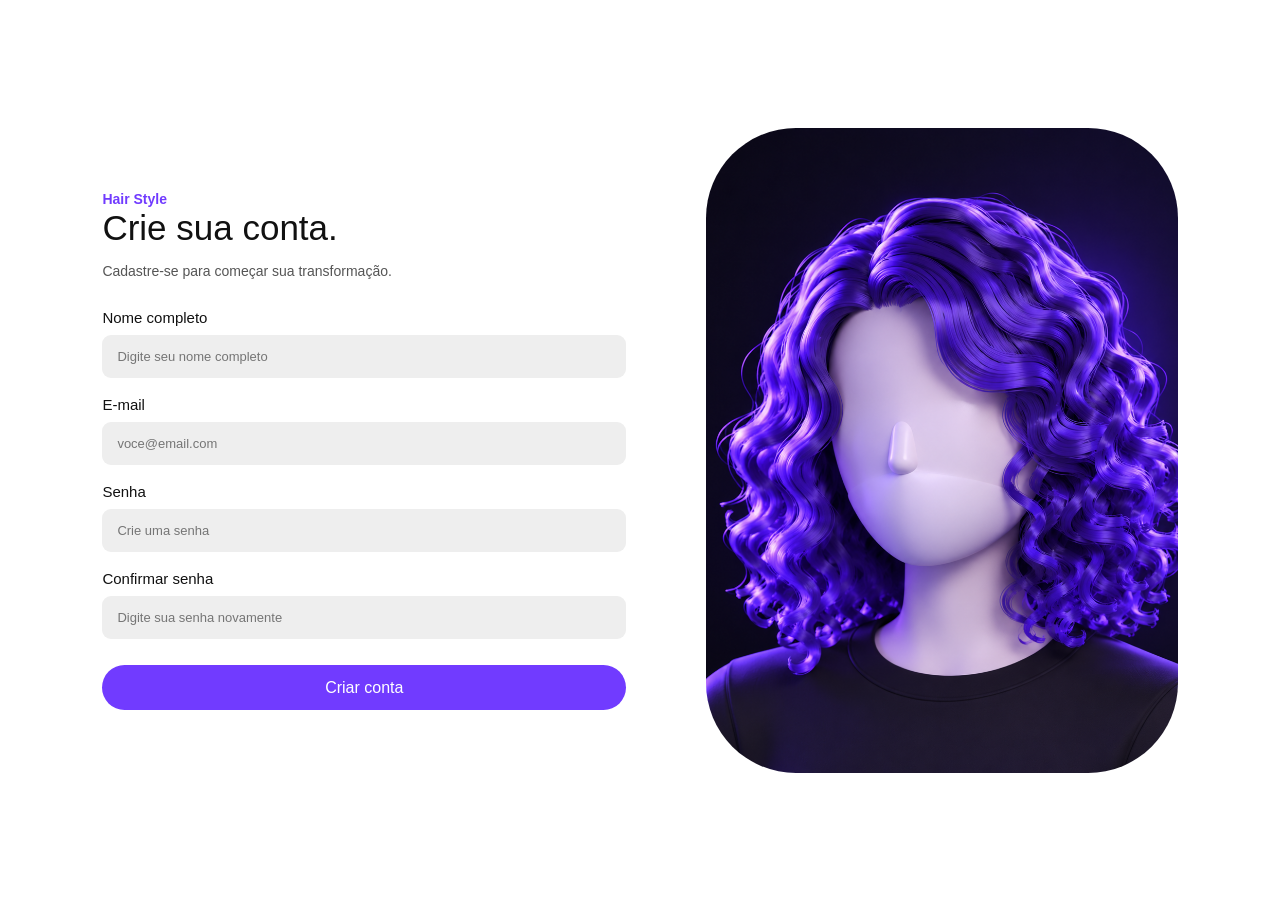
==== cadastro.html @ b8212317 "tarefa concluida" ====
<!DOCTYPE html>
<html lang="pt-br">
<head>
    <meta charset="UTF-8">
    <meta name="viewport" content="width=device-width, initial-scale=1.0">
    <title>Cadastro</title>
    <link rel="stylesheet" href="login.css">
</head>
<body>
    <main class="container">

        <section class="cadastro">

            <div class="titulo">
                <span>Hair Style</span>
                <h1>Crie sua conta.</h1>
                <p>Cadastre-se para começar sua transformação.</p>
            </div>

            <form action="cadastro.php" method="POST">

                <div class="campo">
                    <label for="nome">Nome completo</label>
                    <input type="text" id="nome" name="nome"
                    placeholder="Digite seu nome completo" required>
                </div>

                <div class="campo">
                    <label for="email">E-mail</label>
                    <input type="email" id="email" name="email"
                    placeholder="voce@email.com" required>
                </div>

                <div class="campo">
                    <label for="senha">Senha</label>
                    <input type="password" id="senha" name="senha"
                    placeholder="Crie uma senha" required>
                </div>

                <div class="campo">
                    <label for="confirmar_senha">Confirmar senha</label>
                    <input type="password" id="confirmar_senha"
                    name="confirmar_senha"
                    placeholder="Digite sua senha novamente" required>
                </div>

                <button type="submit" class="botao">
                    Criar conta
                </button>

            </form>


        </section>

        <section class="imagem">
            <img src="./img/foto1.png" alt="Modelo Hair Style">
        </section>

    </main>

</body>
</html>
---- login.css ----
* {
    padding: 0;
    margin: 0;
    box-sizing: border-box;
}

  
  .login {
    width: 52%;
    min-height: 100vh;
    background: #FFFFFF;
    display: flex;
    flex-direction: column;
    justify-content: center;
    padding: 40px 8%;
  }
  
  .login b {
    font-family: 'Inter', sans-serif;
    font-size: 28px;
    font-weight: 500;
    color: #000000;
    margin-bottom: 18px;
  }
  
  .subtitulo {
    font-family: 'Roboto Mono', monospace;
    font-size: 15px;
    color: #555555;
    margin-bottom: 38px;
  }
  
  .card-login {
    display: flex;
    flex-direction: column;
    gap: 10px;
    margin-bottom: 26px;
  }
  
  .card-login label {
    font-family: 'Inter', sans-serif;
    font-size: 16px;
    color: #111111;
  }
  
  .card-login input {
    width: 100%;
    height: 40px;
    padding: 0 15px;
    background: #EEEEEE;
    border: none;
    border-radius: 9px;
    font-family: 'Inter', sans-serif;
    font-size: 13px;
    outline: none;
    box-shadow: none;
  }
  
  .card-login input:focus {
    outline: none;
    border: none;
    box-shadow: none;
  }
  
  .btn-login {
    width: 100%;
    height: 47px;
    margin-top: 16px;
    border: none;
    border-radius: 30px;
    background: #713CFF;
    color: #FFFFFF;
    font-family: 'Inter', sans-serif;
    font-size: 18px;
    cursor: pointer;
   
  }
  
  .btn-login:hover {
    background: #5B21B6;
  }
    
.foto1 {
  width: 700px;
  margin-left: 900px;
  margin-top: -400px;
  border-radius: 100px;
}
.login span {
  color: #5B21B6;
}
.login2 {
  color: #FFFFFF;
  text-decoration: none;
}

.erro {
  border: 2px solid red !important;
  background-color: #ffe6e6 !important;
  outline: none;
}



#mensagemErro {
  color: red;
  font-size: 14px;
  margin: 10px 0;
}

.card-login input.erro,
.card-login input.erro:focus {
  border: 2px solid red !important;
  background-color: #ffe6e6 !important;
  outline: none !important;
  box-shadow: none !important;
}

.cadastro-link {
  text-align: center;
  margin-top: 25px;
}

.cadastro-link p {
  font-size: 14px;
  color: #555;
  margin-bottom: 12px;
}

.botao-cadastro {
  display: block;
  width: 100%;
  padding: 12px;
  border: 2px solid #713BFF;
  border-radius: 30px;
  color: #713BFF;
  text-decoration: none;
  font-size: 16px;
  text-align: center;
  transition: 0.3s;
}

.botao-cadastro:hover {
  background-color: #713BFF;
  color: white;
}

* {
  margin: 0;
  padding: 0;
  box-sizing: border-box;
  outline: 0;
}

body {
  font-family: 'Roboto', sans-serif;
  background-color: #ffffff;
}

.container {
  min-height: 100vh;
  display: flex;
  align-items: center;
  justify-content: space-around;
  padding: 50px 8%;
  gap: 80px;
}

.cadastro {
  width: 50%;
  max-width: 650px;
}

.titulo span {
  color: #713BFF;
  font-size: 14px;
  font-weight: bold;
}

.titulo h1 {
  font-size: 35px;
  font-weight: 500;
  margin-bottom: 15px;
  color: #111111;
}

.titulo p {
  font-size: 14px;
  color: #555555;
  margin-bottom: 30px;
}

.campo {
  display: flex;
  flex-direction: column;
  margin-bottom: 18px;
}

.campo label {
  font-size: 15px;
  margin-bottom: 9px;
  color: #111111;
}

.campo input {
  width: 100%;
  height: 43px;
  padding: 12px 15px;
  border: none;
  border-radius: 9px;
  background-color: #eeeeee;
  font-size: 13px;
  transition: 0.3s;
}

.campo input:focus {
  border: 1px solid #713BFF;
  background-color: #ffffff;
}

.botao {
  width: 100%;
  height: 45px;
  margin-top: 8px;
  border: none;
  border-radius: 30px;
  background-color: #713BFF;
  color: white;
  font-size: 16px;
  cursor: pointer;
  transition: 0.3s;
}

.botao:hover {
  background-color: #5724db;
}

.login-link {
  text-align: center;
  margin-top: 22px;
}

.login-link p {
  font-size: 14px;
  color: #555555;
  margin-bottom: 8px;
}

.login-link a {
  color: #713BFF;
  font-size: 14px;
  text-decoration: none;
  font-weight: bold;
}

.login-link a:hover {
  text-decoration: underline;
}

.imagem {
  width: 45%;
  display: flex;
  justify-content: center;
}

.imagem img {
  width: 100%;
  max-width: 650px;
  height: 645px;
  object-fit: cover;
  border-radius: 90px;
}
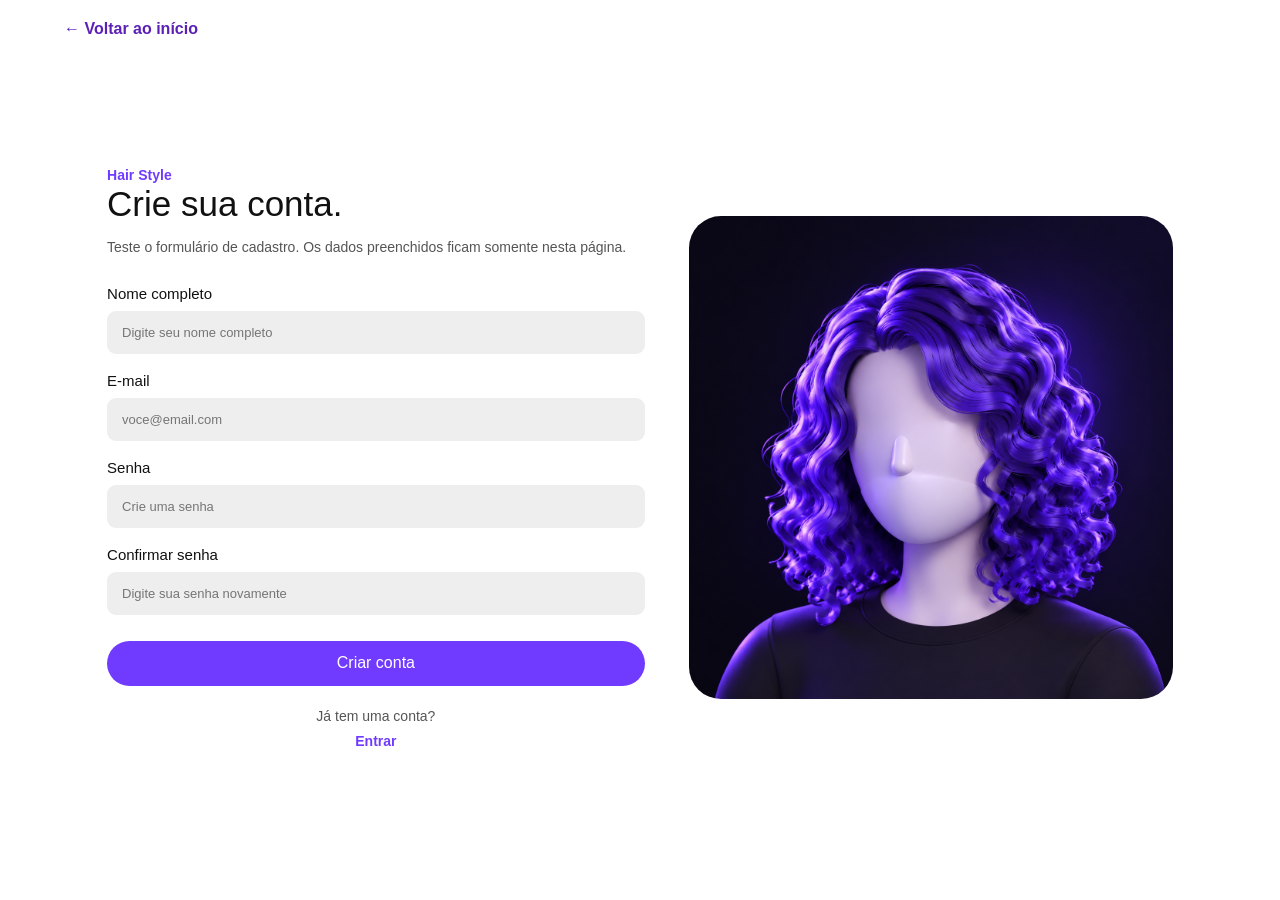
==== commit 73751518: "Integra e corrige as páginas do Hairstyle para teste no Live Server" ====
--- a/cadastro.html
+++ b/cadastro.html
@@ -1,63 +1,97 @@
-<!DOCTYPE html>
+<!doctype html>
 <html lang="pt-br">
-<head>
-    <meta charset="UTF-8">
-    <meta name="viewport" content="width=device-width, initial-scale=1.0">
-    <title>Cadastro</title>
-    <link rel="stylesheet" href="login.css">
-</head>
-<body>
-    <main class="container">
-
-        <section class="cadastro">
-
-            <div class="titulo">
-                <span>Hair Style</span>
-                <h1>Crie sua conta.</h1>
-                <p>Cadastre-se para começar sua transformação.</p>
-            </div>
-
-            <form action="cadastro.php" method="POST">
-
-                <div class="campo">
-                    <label for="nome">Nome completo</label>
-                    <input type="text" id="nome" name="nome"
-                    placeholder="Digite seu nome completo" required>
+    <head>
+        <meta charset="UTF-8" />
+        <meta name="viewport" content="width=device-width, initial-scale=1.0" />
+        <title>Cadastro | Hairstyle</title>
+        <link rel="stylesheet" href="login.css" />
+        <link rel="stylesheet" href="global.css" />
+    </head>
+    <body class="pagina-auth">
+        <a href="index.html" class="voltar-inicio">← Voltar ao início</a>
+        <main class="container">
+            <section class="cadastro">
+                <div class="titulo">
+                    <span>Hair Style</span>
+                    <h1>Crie sua conta.</h1>
+                    <p>
+                        Teste o formulário de cadastro. Os dados preenchidos ficam somente nesta página.
+                    </p>
                 </div>
 
-                <div class="campo">
-                    <label for="email">E-mail</label>
-                    <input type="email" id="email" name="email"
-                    placeholder="voce@email.com" required>
+                <form action="cadastro.php" method="POST" data-demo>
+                    <div class="campo">
+                        <label for="nome">Nome completo</label>
+                        <input
+                            type="text"
+                            id="nome"
+                            name="nome"
+                            placeholder="Digite seu nome completo"
+                            autocomplete="name"
+                            required
+                            aria-describedby="erro-nome"
+                        />
+                        <small class="erro-campo" id="erro-nome"></small>
+                    </div>
+
+                    <div class="campo">
+                        <label for="email">E-mail</label>
+                        <input
+                            type="email"
+                            id="email"
+                            name="email"
+                            placeholder="voce@email.com"
+                            autocomplete="email"
+                            required
+                            aria-describedby="erro-email"
+                        />
+                        <small class="erro-campo" id="erro-email"></small>
+                    </div>
+
+                    <div class="campo">
+                        <label for="senha">Senha</label>
+                        <input
+                            type="password"
+                            id="senha"
+                            name="senha"
+                            placeholder="Crie uma senha"
+                            autocomplete="new-password"
+                            required
+                            aria-describedby="erro-senha"
+                        />
+                        <small class="erro-campo" id="erro-senha"></small>
+                    </div>
+
+                    <div class="campo">
+                        <label for="confirmar_senha">Confirmar senha</label>
+                        <input
+                            type="password"
+                            id="confirmar_senha"
+                            name="confirmar_senha"
+                            placeholder="Digite sua senha novamente"
+                            autocomplete="new-password"
+                            required
+                            aria-describedby="erro-confirmar_senha"
+                        />
+                        <small class="erro-campo" id="erro-confirmar_senha"></small>
+                    </div>
+
+                    <noscript><p>Ative o JavaScript para testar o formulário.</p></noscript>
+                    <button type="submit" disabled class="botao">Criar conta</button>
+
+                    <p id="mensagem-formulario" role="status"></p>
+                </form>
+                <div class="login-link">
+                    <p>Já tem uma conta?</p>
+                    <a href="login.html">Entrar</a>
                 </div>
+            </section>
 
-                <div class="campo">
-                    <label for="senha">Senha</label>
-                    <input type="password" id="senha" name="senha"
-                    placeholder="Crie uma senha" required>
-                </div>
+            <section class="imagem">
+                <img src="./img/foto1.png" alt="Modelo Hair Style" />
+            </section>
+        </main>
 
-                <div class="campo">
-                    <label for="confirmar_senha">Confirmar senha</label>
-                    <input type="password" id="confirmar_senha"
-                    name="confirmar_senha"
-                    placeholder="Digite sua senha novamente" required>
-                </div>
-
-                <button type="submit" class="botao">
-                    Criar conta
-                </button>
-
-            </form>
-
-
-        </section>
-
-        <section class="imagem">
-            <img src="./img/foto1.png" alt="Modelo Hair Style">
-        </section>
-
-    </main>
-
-</body>
-</html>+        <script src="auth.js" defer></script>
+    </body>
+</html>
--- a/login.css
+++ b/login.css
@@ -1,11 +1,10 @@
-
 * {
     padding: 0;
     margin: 0;
     box-sizing: border-box;
 }
 
-  
+
   .login {
     width: 52%;
     min-height: 100vh;
@@ -15,35 +14,35 @@
     justify-content: center;
     padding: 40px 8%;
   }
-  
-  .login b {
+
+  .login h1 {
     font-family: 'Inter', sans-serif;
     font-size: 28px;
     font-weight: 500;
     color: #000000;
     margin-bottom: 18px;
   }
-  
+
   .subtitulo {
     font-family: 'Roboto Mono', monospace;
     font-size: 15px;
     color: #555555;
     margin-bottom: 38px;
   }
-  
+
   .card-login {
     display: flex;
     flex-direction: column;
     gap: 10px;
     margin-bottom: 26px;
   }
-  
+
   .card-login label {
     font-family: 'Inter', sans-serif;
     font-size: 16px;
     color: #111111;
   }
-  
+
   .card-login input {
     width: 100%;
     height: 40px;
@@ -56,13 +55,13 @@
     outline: none;
     box-shadow: none;
   }
-  
+
   .card-login input:focus {
     outline: none;
     border: none;
     box-shadow: none;
   }
-  
+
   .btn-login {
     width: 100%;
     height: 47px;
@@ -74,49 +73,16 @@
     font-family: 'Inter', sans-serif;
     font-size: 18px;
     cursor: pointer;
-   
-  }
-  
+
+  }
+
   .btn-login:hover {
     background: #5B21B6;
   }
-    
-.foto1 {
-  width: 700px;
-  margin-left: 900px;
-  margin-top: -400px;
-  border-radius: 100px;
-}
+
 .login span {
   color: #5B21B6;
 }
-.login2 {
-  color: #FFFFFF;
-  text-decoration: none;
-}
-
-.erro {
-  border: 2px solid red !important;
-  background-color: #ffe6e6 !important;
-  outline: none;
-}
-
-
-
-#mensagemErro {
-  color: red;
-  font-size: 14px;
-  margin: 10px 0;
-}
-
-.card-login input.erro,
-.card-login input.erro:focus {
-  border: 2px solid red !important;
-  background-color: #ffe6e6 !important;
-  outline: none !important;
-  box-shadow: none !important;
-}
-
 .cadastro-link {
   text-align: center;
   margin-top: 25px;
@@ -271,5 +237,3 @@
   object-fit: cover;
   border-radius: 90px;
 }
-
-
--- a/global.css
+++ b/global.css
@@ -0,0 +1,352 @@
+/* Identidade e ajustes comuns. Os estilos originais foram preservados. */
+* {
+    box-sizing: border-box;
+}
+img {
+    max-width: 100%;
+}
+a:focus-visible,
+button:focus-visible,
+input:focus-visible {
+    outline: 3px solid #9a73ff !important;
+    outline-offset: 3px;
+}
+.site-header {
+    width: 100%;
+    min-height: 68px;
+    height: auto;
+    padding: 14px 5%;
+    display: flex;
+    align-items: center;
+    justify-content: space-between;
+    gap: 22px;
+    flex-wrap: wrap;
+    background: #fff;
+    color: #151515;
+    border-bottom: 1px solid #eee;
+}
+.site-logo {
+    font:
+        bold 22px Arial,
+        sans-serif;
+    color: #151515;
+    text-decoration: none;
+    white-space: nowrap;
+}
+.site-logo span {
+    color: #703cff;
+}
+.site-nav {
+    display: flex;
+    flex-wrap: wrap;
+    align-items: center;
+    gap: 8px 19px;
+    margin: 0;
+}
+.site-nav a {
+    color: #444;
+    font:
+        14px Arial,
+        sans-serif;
+    text-decoration: none;
+    white-space: nowrap;
+}
+.site-nav a:hover,
+.site-nav a[aria-current='page'] {
+    color: #5b21b6;
+    text-decoration: underline;
+    text-underline-offset: 5px;
+}
+.site-cta {
+    display: inline-block;
+    background: #703cff;
+    color: white;
+    padding: 12px 18px;
+    border-radius: 25px;
+    font:
+        bold 14px Arial,
+        sans-serif;
+    text-decoration: none;
+    white-space: nowrap;
+}
+.site-cta:hover {
+    background: #5724db;
+    color: white;
+}
+.acao-centro {
+    text-align: center;
+    margin: 30px 0;
+}
+/* Início */
+.pagina-index main {
+    padding: clamp(32px, 6vw, 90px) 5%;
+    min-height: calc(100vh - 68px);
+}
+.pagina-index .conteudo {
+    max-width: 1450px;
+    margin: auto;
+    display: grid;
+    grid-template-columns: minmax(0, 1fr) minmax(0, 1fr);
+    gap: 20px 5%;
+    align-items: center;
+}
+.pagina-index .conteudo h1,
+.pagina-index .conteudo p,
+.pagina-index .botoes,
+.pagina-index .estatisticas {
+    grid-column: 1;
+    margin: 0;
+}
+.pagina-index .conteudo h1 {
+    font-size: clamp(35px, 5vw, 65px);
+}
+.pagina-index .conteudo h1 span {
+    color: #a78bfa;
+}
+.pagina-index .conteudo p {
+    line-height: 1.7;
+}
+.pagina-index .imagem {
+    position: static;
+    width: 100%;
+    grid-column: 2;
+    grid-row: 1 / 5;
+}
+.pagina-index .botoes,
+.pagina-index .estatisticas {
+    flex-wrap: wrap;
+}
+.pagina-index .estatisticas span {
+    white-space: normal;
+}
+/* Estilos */
+.pagina-estilos .categoria {
+    border: 0;
+    text-align: left;
+    cursor: pointer;
+    font: inherit;
+}
+.pagina-estilos .categoria strong {
+    display: block;
+    font-size: 20px;
+    font-weight: 400;
+    margin-top: 5px;
+}
+.pagina-estilos .categoria small {
+    font-size: clamp(15px, 2vw, 26px);
+}
+.pagina-estilos .categoria.selecionado {
+    box-shadow: inset 0 0 0 3px #a78bfa;
+}
+.pagina-estilos .filtros button.selecionado {
+    background: #703cff;
+    color: #fff;
+}
+.pagina-estilos .estilos {
+    grid-template-columns: repeat(auto-fit, minmax(150px, 1fr));
+}
+.pagina-estilos .estilo {
+    cursor: default;
+}
+.pagina-estilos .estilo h4 {
+    font-size: 15px;
+}
+.pagina-estilos .estilo p {
+    font-size: 13px;
+}
+#status-estilos {
+    margin-bottom: 12px;
+    color: #555;
+    font-size: 14px;
+}
+/* Sobre */
+.pagina-sobre .card {
+    margin-top: 0;
+}
+/* Login e cadastro */
+.pagina-auth {
+    position: relative;
+    min-height: 100vh;
+}
+.voltar-inicio {
+    display: inline-block;
+    position: absolute;
+    top: 20px;
+    left: 5%;
+    color: #5b21b6;
+    text-decoration: none;
+    z-index: 2;
+    font-weight: bold;
+}
+.pagina-auth .login {
+    padding-top: 65px;
+}
+.login-imagem {
+    position: absolute;
+    inset: 0 0 0 52%;
+    display: flex;
+    align-items: center;
+    justify-content: center;
+    padding: 25px;
+}
+.login-imagem img {
+    width: 100%;
+    max-height: 85vh;
+    object-fit: contain;
+    border-radius: 32px;
+}
+.pagina-auth .container {
+    padding-top: 65px;
+    gap: 35px;
+}
+.pagina-auth .imagem img {
+    height: auto;
+    max-height: 80vh;
+    border-radius: 32px;
+}
+#mensagem-formulario {
+    color: #42306a;
+    font-size: 14px;
+    line-height: 1.5;
+}
+.erro-campo {
+    color: #a42030;
+    font-size: 13px;
+}
+.erro-campo:empty {
+    display: none;
+}
+.pagina-auth input[aria-invalid='true'] {
+    border: 2px solid #ac2431;
+    background: #fff0f0;
+}
+.pagina-auth button:disabled {
+    opacity: 0.6;
+    cursor: default;
+}
+.site-header .site-menu {
+    background: #f2edff;
+    color: #50279d;
+    padding: 10px 16px;
+    border: 0;
+    border-radius: 24px;
+    font:
+        bold 14px Arial,
+        sans-serif;
+    cursor: pointer;
+}
+/* FAQ */
+.pagina-fac {
+    background-color: #f5f0ff;
+    padding: 0;
+}
+.pagina-fac main {
+    min-height: 0;
+    max-width: 1200px;
+    margin: 25px auto;
+    padding: 0 16px;
+}
+.pagina-fac .perguntas,
+.pagina-fac .respostas {
+    width: 50%;
+    min-width: 0;
+    padding: clamp(18px, 4vw, 40px);
+}
+.pagina-fac .chat {
+    height: auto;
+    min-height: 240px;
+    width: 100%;
+    padding: 12px;
+}
+.pagina-fac #resposta {
+    margin: 12px 0;
+}
+@media (max-width: 850px) {
+    .site-header {
+        gap: 12px;
+    }
+    .site-header .site-menu {
+        order: 2;
+    }
+    .site-header .site-cta {
+        margin-left: auto;
+    }
+    .site-nav {
+        order: 3;
+        width: 100%;
+        flex-direction: column;
+        align-items: stretch;
+    }
+    .site-nav a {
+        padding: 10px;
+    }
+    .site-menu:not([hidden]) + .site-nav {
+        display: none;
+    }
+    .site-header.menu-aberto .site-nav {
+        display: flex;
+    }
+    .pagina-index .conteudo {
+        display: flex;
+        flex-direction: column;
+        align-items: flex-start;
+    }
+    .pagina-estilos .footer-conteudo {
+        grid-template-columns: 1fr;
+    }
+}
+@media (max-width: 760px) {
+    .pagina-sobre .cards {
+        grid-template-columns: 1fr;
+        margin-top: 35px;
+    }
+    .pagina-sobre .sobre-imagem {
+        padding: 12px;
+    }
+    .pagina-sobre .sobre-titulo {
+        letter-spacing: -1px;
+    }
+    .pagina-auth .login {
+        width: 100%;
+        min-height: auto;
+        padding: 80px 7% 35px;
+    }
+    .login-imagem {
+        position: static;
+        padding: 20px;
+    }
+    .login-imagem img {
+        max-height: 400px;
+    }
+    .pagina-auth .container {
+        flex-direction: column;
+        padding: 80px 7% 30px;
+    }
+    .pagina-auth .cadastro,
+    .pagina-auth .imagem {
+        width: 100%;
+    }
+    .pagina-auth .imagem img {
+        max-height: 400px;
+    }
+    .pagina-fac main {
+        flex-direction: column;
+    }
+    .pagina-fac .perguntas,
+    .pagina-fac .respostas {
+        width: 100%;
+    }
+}
+@media (max-width: 380px) {
+    .pagina-estilos .estilos,
+    .pagina-problema .cards-problema,
+    .pagina-problema .galeria {
+        grid-template-columns: 1fr;
+    }
+    .pagina-estilos .novidades form {
+        flex-wrap: wrap;
+    }
+    .pagina-estilos .novidades button {
+        padding: 10px 20px;
+    }
+}
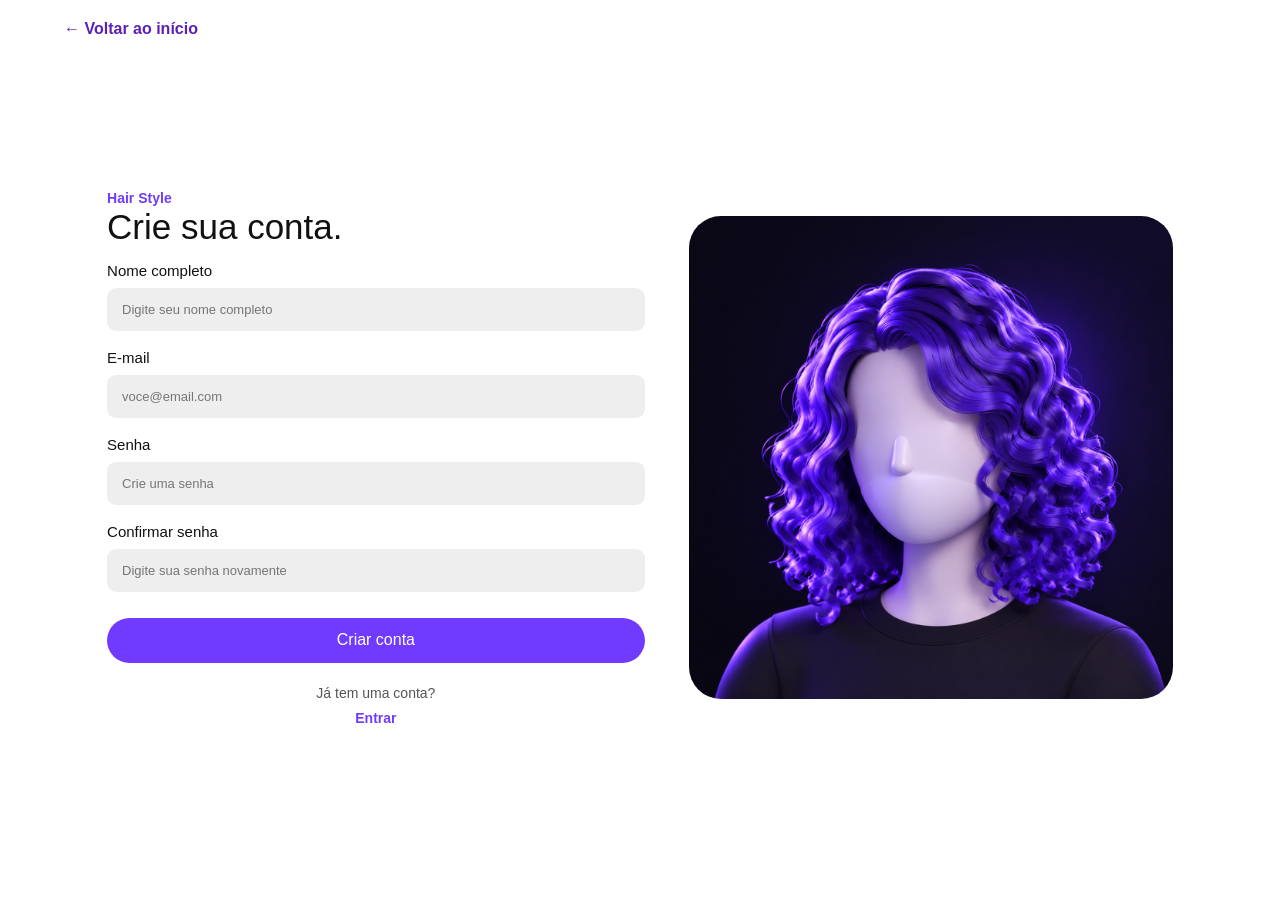
==== commit 979c94ac: "Ativa formulários reais do Hairstyle em cadastro.html" ====
--- a/cadastro.html
+++ b/cadastro.html
@@ -14,12 +14,12 @@
                 <div class="titulo">
                     <span>Hair Style</span>
                     <h1>Crie sua conta.</h1>
-                    <p>
-                        Teste o formulário de cadastro. Os dados preenchidos ficam somente nesta página.
+                    <p data-aviso-demo>
+                        Crie uma conta para acessar sua área de usuário.
                     </p>
                 </div>
 
-                <form action="cadastro.php" method="POST" data-demo>
+                <form action="cadastro.php" method="POST">
                     <div class="campo">
                         <label for="nome">Nome completo</label>
                         <input
@@ -28,6 +28,7 @@
                             name="nome"
                             placeholder="Digite seu nome completo"
                             autocomplete="name"
+                            maxlength="100"
                             required
                             aria-describedby="erro-nome"
                         />
@@ -38,6 +39,7 @@
                         <label for="email">E-mail</label>
                         <input
                             type="email"
+                            maxlength="254"
                             id="email"
                             name="email"
                             placeholder="voce@email.com"
@@ -52,6 +54,8 @@
                         <label for="senha">Senha</label>
                         <input
                             type="password"
+                            minlength="8"
+                            maxlength="72"
                             id="senha"
                             name="senha"
                             placeholder="Crie uma senha"
@@ -66,6 +70,8 @@
                         <label for="confirmar_senha">Confirmar senha</label>
                         <input
                             type="password"
+                            minlength="8"
+                            maxlength="72"
                             id="confirmar_senha"
                             name="confirmar_senha"
                             placeholder="Digite sua senha novamente"
@@ -76,7 +82,7 @@
                         <small class="erro-campo" id="erro-confirmar_senha"></small>
                     </div>
 
-                    <noscript><p>Ative o JavaScript para testar o formulário.</p></noscript>
+                    <noscript><p>Ative o JavaScript para validar e enviar o formulário.</p></noscript>
                     <button type="submit" disabled class="botao">Criar conta</button>
 
                     <p id="mensagem-formulario" role="status"></p>
--- a/global.css
+++ b/global.css
@@ -350,3 +350,491 @@
         padding: 10px 20px;
     }
 }
+
+/* ======================================================
+   RESPONSIVIDADE — ajustes compartilhados do HairStyle
+   1024px: tablet | 850px: menu móvel | 600px: celular
+   ====================================================== */
+
+.site-header > *,
+.pagina-index .conteudo > *,
+.pagina-estilos .categoria > *,
+.pagina-estilos .footer-conteudo > *,
+.pagina-problema .card,
+.pagina-problema .estilo,
+.pagina-sobre .card,
+.pagina-auth .cadastro,
+.pagina-simulador .modelo {
+    min-width: 0;
+}
+
+.site-header .site-menu[hidden] {
+    display: none;
+}
+
+.site-header .site-menu,
+.site-header .site-cta {
+    min-height: 44px;
+}
+
+.site-cta {
+    max-width: 100%;
+    white-space: normal;
+    text-align: center;
+    overflow-wrap: anywhere;
+}
+
+.pagina-estilos .categoria span {
+    overflow-wrap: anywhere;
+}
+
+.pagina-estilos .categoria img {
+    flex-shrink: 0;
+}
+
+.pagina-estilos .links,
+.pagina-estilos .footer-final,
+.pagina-estilos .footer-final div {
+    flex-wrap: wrap;
+}
+
+.pagina-estilos .novidades button {
+    min-height: 44px;
+}
+
+.pagina-auth input,
+.pagina-fac .outra input {
+    max-width: 100%;
+}
+
+.pagina-fac .contatos p,
+.pagina-fac .pergunta,
+.pagina-simulador .corte {
+    overflow-wrap: anywhere;
+}
+
+/* Tablets e notebooks pequenos */
+@media (min-width: 851px) and (max-width: 1024px) {
+    .site-header .site-nav {
+        order: 3;
+        width: 100%;
+        justify-content: center;
+    }
+
+    .site-nav a {
+        padding: 8px 0;
+    }
+
+    .site-header .site-cta {
+        margin-left: auto;
+    }
+}
+
+@media (max-width: 1024px) {
+    .pagina-estilos .footer-conteudo {
+        grid-template-columns: repeat(2, minmax(0, 1fr));
+    }
+
+    .pagina-estilos .novidades {
+        grid-column: 1 / -1;
+        max-width: 520px;
+        width: 100%;
+    }
+
+    .pagina-sobre .card {
+        padding: 24px 18px;
+    }
+
+    .pagina-auth .container {
+        gap: 24px;
+    }
+}
+
+/* Menu móvel e layouts em tablets */
+@media (max-width: 850px) {
+    .site-header {
+        padding: 12px 5%;
+    }
+
+    .site-header .site-menu:not([hidden]) {
+        display: inline-flex;
+        align-items: center;
+        justify-content: center;
+    }
+
+    .site-header .site-nav a {
+        min-height: 44px;
+        display: flex;
+        align-items: center;
+        white-space: normal;
+        justify-content: flex-start;
+    }
+
+    .pagina-index .conteudo {
+        align-items: center;
+        text-align: center;
+        gap: 24px;
+    }
+
+    .pagina-index .conteudo h1,
+    .pagina-index .conteudo p {
+        max-width: 680px;
+        width: 100%;
+    }
+
+    .pagina-index .conteudo p {
+        padding-left: 0;
+    }
+
+    .pagina-index .conteudo p br {
+        display: none;
+    }
+
+    .pagina-index .botoes,
+    .pagina-index .estatisticas {
+        justify-content: center;
+    }
+
+    .pagina-index .imagem {
+        max-width: 540px;
+    }
+
+    .pagina-index .imagem img {
+        display: block;
+        margin: auto;
+    }
+
+    .pagina-estilos .categorias {
+        grid-template-columns: repeat(2, minmax(0, 1fr));
+    }
+
+    .pagina-estilos .categoria.grande,
+    .pagina-estilos .categoria.pequena {
+        grid-column: span 1;
+        height: 140px;
+    }
+
+    .pagina-estilos .categoria:last-child {
+        grid-column: 1 / -1;
+    }
+
+    .pagina-estilos .footer-conteudo {
+        grid-template-columns: minmax(0, 1fr);
+    }
+
+    .pagina-problema .cards-problema,
+    .pagina-problema .galeria {
+        grid-template-columns: repeat(2, minmax(0, 1fr));
+    }
+
+    .pagina-cuidados .rodape-grade {
+        gap: 32px;
+    }
+}
+
+/* Celulares */
+@media (max-width: 600px) {
+    .pagina-index main {
+        min-height: 0;
+        padding: 36px 5%;
+    }
+
+    .pagina-index .conteudo h1 {
+        font-size: clamp(28px, 8vw, 40px);
+        line-height: 1.2;
+        letter-spacing: -1px;
+    }
+
+    .pagina-index .conteudo h1 br {
+        display: none;
+    }
+
+    .pagina-index .botoes {
+        display: grid;
+        grid-template-columns: minmax(0, 1fr);
+        width: 100%;
+        max-width: 380px;
+    }
+
+    .pagina-index .botoes a {
+        width: 100%;
+        min-height: 44px;
+        white-space: normal;
+        padding: 14px 16px;
+        text-align: center;
+    }
+
+    .pagina-index .estatisticas {
+        display: grid;
+        grid-template-columns: repeat(3, minmax(0, 1fr));
+        gap: 10px;
+        padding: 16px 0;
+        width: 100%;
+    }
+
+    .pagina-index .estatisticas span {
+        overflow-wrap: anywhere;
+        font-size: 11px;
+    }
+
+    .pagina-estilos main {
+        padding: 26px 5%;
+    }
+
+    .pagina-estilos .categorias {
+        grid-template-columns: minmax(0, 1fr);
+        margin-bottom: 28px;
+    }
+
+    .pagina-estilos .categoria.grande,
+    .pagina-estilos .categoria.pequena {
+        height: 125px;
+        padding: 12px 16px;
+    }
+
+    .pagina-estilos .estilos {
+        grid-template-columns: repeat(2, minmax(0, 1fr));
+        gap: 12px;
+    }
+
+    .pagina-estilos .estilo img {
+        height: clamp(105px, 30vw, 165px);
+    }
+
+    .pagina-estilos .filtros button {
+        min-height: 44px;
+    }
+
+    .pagina-estilos .footer-final {
+        gap: 12px;
+    }
+
+    .pagina-estilos .novidades form {
+        flex-direction: column;
+    }
+
+    .pagina-estilos .novidades button {
+        width: 100%;
+    }
+
+    .pagina-sobre .sobre-container {
+        padding: 36px 5%;
+    }
+
+    .pagina-sobre .sobre-conteudo {
+        gap: 24px;
+    }
+
+    .pagina-sobre .sobre-titulo {
+        font-size: clamp(28px, 7vw, 36px);
+        margin-bottom: 20px;
+    }
+
+    .pagina-sobre .sobre-botoes {
+        width: 100%;
+    }
+
+    .pagina-sobre .sobre-botoes a {
+        flex: 1 1 180px;
+        min-height: 44px;
+        text-align: center;
+        white-space: normal;
+    }
+
+    .pagina-auth .login,
+    .pagina-auth .container {
+        padding: 72px 5% 24px;
+    }
+
+    .pagina-auth .login h1,
+    .pagina-auth .titulo h1 {
+        font-size: clamp(24px, 7vw, 30px);
+    }
+
+    .pagina-auth .card-login input,
+    .pagina-auth .campo input,
+    .pagina-fac .outra input,
+    .pagina-cuidados .rodape-form input,
+    .pagina-estilos .novidades input {
+        font-size: 16px;
+        min-height: 44px;
+    }
+
+    .pagina-auth .login-imagem {
+        padding: 12px 5% 24px;
+    }
+
+    .pagina-auth .login-imagem img,
+    .pagina-auth .imagem img {
+        max-height: 320px;
+        object-fit: contain;
+    }
+
+    .pagina-fac main {
+        margin: 16px auto;
+        padding: 0 12px;
+    }
+
+    .pagina-fac .perguntas,
+    .pagina-fac .respostas {
+        padding: 20px 14px;
+    }
+
+    .pagina-fac .pergunta,
+    .pagina-fac .outra button {
+        min-height: 44px;
+    }
+
+    .pagina-fac .outra button {
+        width: 100%;
+    }
+
+    .pagina-fac .chat {
+        margin: 20px auto;
+        min-height: 180px;
+    }
+
+    .pagina-cuidados .container {
+        padding-inline: 16px;
+    }
+
+    .pagina-cuidados .introducao .container {
+        padding-block: 40px;
+    }
+
+    .pagina-cuidados .introducao h1 {
+        font-size: clamp(28px, 8vw, 36px);
+    }
+
+    .pagina-cuidados .paineis {
+        margin-top: 28px;
+        grid-template-columns: minmax(0, 1fr);
+    }
+
+    .pagina-cuidados .painel {
+        padding: 16px;
+    }
+
+    .pagina-cuidados .rotina-cabecalho {
+        flex-wrap: wrap;
+    }
+
+    .pagina-cuidados .tipo-cabelo,
+    .pagina-cuidados .filtros button {
+        min-height: 44px;
+    }
+
+    .pagina-cuidados .filtros {
+        width: 100%;
+        flex-wrap: wrap;
+        border-radius: 20px;
+    }
+
+    .pagina-cuidados .conteudo {
+        padding-block: 40px;
+    }
+
+    .pagina-cuidados .dicas {
+        margin-top: 48px;
+    }
+
+    .pagina-cuidados .rodape-grade {
+        grid-template-columns: minmax(0, 1fr);
+        padding-block: 40px;
+    }
+
+    .pagina-cuidados .rodape-form {
+        flex-wrap: wrap;
+    }
+
+    .pagina-cuidados .rodape-form input {
+        flex: 1 1 180px;
+    }
+
+    .pagina-simulador .abas button {
+        min-height: 44px;
+        flex: 1 1 auto;
+    }
+
+    .pagina-simulador .corte {
+        min-height: 44px;
+    }
+
+    .pagina-simulador .opcoes {
+        gap: 8px;
+    }
+}
+
+/* Celulares estreitos */
+@media (max-width: 480px) {
+    .site-header {
+        display: grid;
+        grid-template-columns: minmax(0, 1fr) auto;
+        gap: 10px;
+    }
+
+    .site-header .site-logo {
+        grid-column: 1;
+        grid-row: 1;
+    }
+
+    .site-header .site-menu {
+        grid-column: 2;
+        grid-row: 1;
+    }
+
+    .site-header .site-cta {
+        grid-column: 1 / -1;
+        grid-row: 2;
+        width: 100%;
+        margin: 0;
+    }
+
+    .site-header .site-nav {
+        grid-column: 1 / -1;
+        grid-row: 3;
+    }
+
+    .pagina-problema .cards-problema,
+    .pagina-problema .galeria {
+        grid-template-columns: minmax(0, 1fr);
+    }
+
+    .pagina-problema .cabecalho-solucao {
+        gap: 16px;
+    }
+
+    .pagina-cuidados .rodape-form {
+        flex-direction: column;
+    }
+
+    .pagina-cuidados .rodape-form input {
+        flex: none;
+        width: 100%;
+    }
+}
+
+@media (max-width: 380px) {
+    .pagina-estilos .estilos {
+        grid-template-columns: minmax(0, 1fr);
+    }
+
+    .pagina-cuidados .rotina-lista li {
+        gap: 8px;
+    }
+
+    .pagina-cuidados .rotina-icone {
+        flex-basis: 32px;
+        height: 32px;
+    }
+
+    .pagina-simulador .painel {
+        padding: 12px;
+    }
+}
+
+@media (prefers-reduced-motion: reduce) {
+    html {
+        scroll-behavior: auto;
+    }
+}
